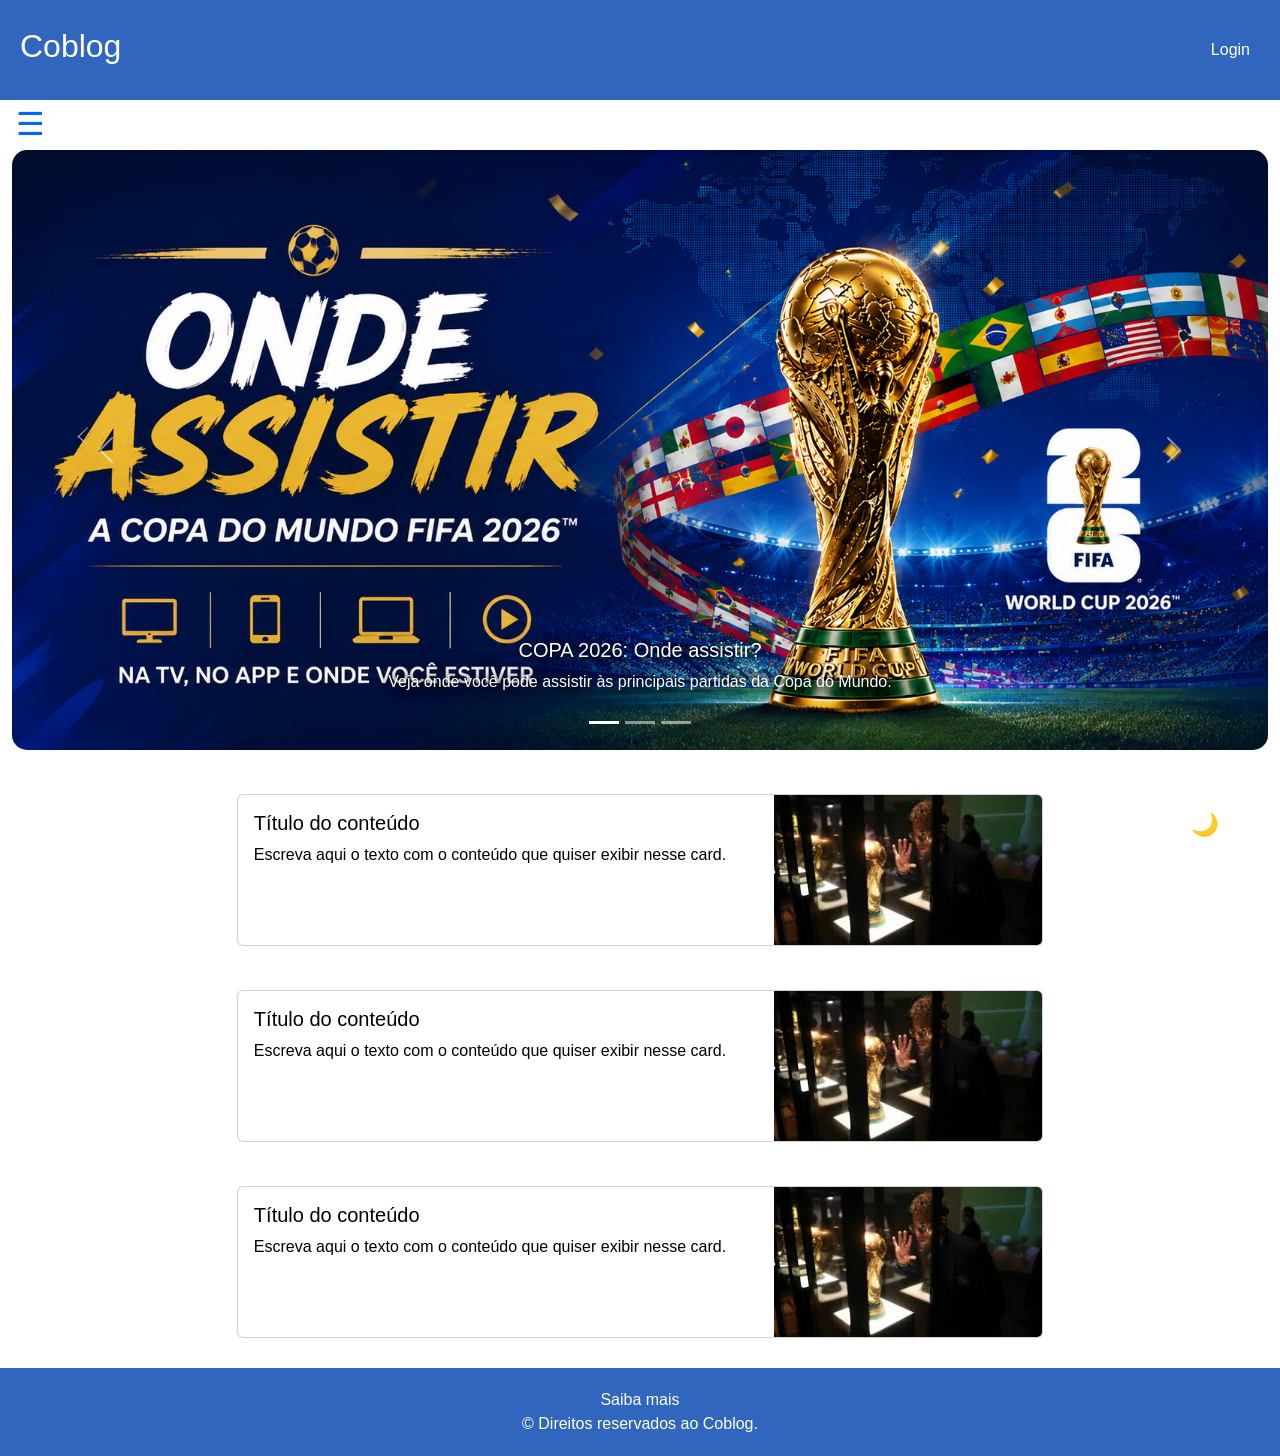
==== index.html @ 2a92653b "Padronização de Header & Footer" ====
<!DOCTYPE html>
<html lang="pt-br">

<head>
    <meta charset="UTF-8">
    <meta name="viewport" content="width=device-width, initial-scale=1.0">
    <title>Coblog - Tudo sobre a Copa!</title>
    <link href="https://cdn.jsdelivr.net/npm/bootstrap@5.3.8/dist/css/bootstrap.min.css" rel="stylesheet"
        integrity="sha384-sRIl4kxILFvY47J16cr9ZwB07vP4J8+LH7qKQnuqkuIAvNWLzeN8tE5YBujZqJLB" crossorigin="anonymous">
    <link href="css/style.css" rel="stylesheet">
    <link rel="icon" type="image/webp" href="imagens/bola-de-futebol.webp">
</head>

<body>
    <!-- Links para ajudar na importação dos arquivos
        https://pt.stackoverflow.com/questions/12722/incluir-outro-arquivo-html-em-um-arquivo-html
        https://web.dev/articles/imports?hl=pt-br
        -->

    <input type="checkbox" id="lua" hidden>
    <label for="lua" class="dark-mode-btn">🌙</label>

    <div class="min-vh-100" style="position: relative;">
        <div class="container-fluid">
            <div class="row">
                <header class="header col-12">
                    <h2>Coblog</h2>
                    <nav id="nav" style="gap: 15px; padding-right: 10px;" class="d-flex justify-content-between">
                    </nav>
                </header>
            </div>
        </div>

        <div class="container-fluid">
            <div class="row">
                <div class="col-2">
                    <sidebar id="sidebar">
                        <input type="checkbox" id="menu-toggle" hidden>
                        <label for="menu-toggle" class="hamburguer" style="color: rgb(0, 102, 255)">☰</label>

                        <nav class="menu" style="color: white" ; id="menu-lateral">
                            <h4 style = "padding-top: 5px;" class="text-white menu-texto">Menu</h4>
                            <a href="pages/edicoesAnteriores.html" class="nav-link text-white" target="_parent">Edições Anteriores</a>
                            <a href="pages/comunidade.html" class="nav-link text-white" target="_parent">Comunidade</a>
                            <a href="pages/login.html" id="perfil" class="nav-link text-white" target="_parent"><span class="menu-texto">Perfil</span></a>
                        </nav>
                    </sidebar>
                </div>

                <div class="col-12">
                    <main>
                        <div
                            style="display: flex; flex-direction: column; align-items: center; width: 100%; gap: 20px; padding-bottom: 30px; padding-top: 30px;">
                            <div id="carrossel" class="carousel slide" data-bs-ride="carousel">

                                <!-- as barrinhas de baixo q mostra qual é a ordem e quem ta sendo exibido -->
                                <div class="carousel-indicators">
                                    <button type="button" data-bs-target="#carrossel" data-bs-slide-to="0"
                                        class="active"></button>
                                    <button type="button" data-bs-target="#carrossel" data-bs-slide-to="1"></button>
                                    <button type="button" data-bs-target="#carrossel" data-bs-slide-to="2"></button>
                                </div>

                                <!-- os banners -->
                                <div class="carousel-inner">
                                    <div class="carousel-item active">
                                        <img src="imagens/banner1.jpg" class="d-block w-100" alt="Notícia 1">
                                        <div class="carousel-caption d-none d-md-block">
                                            <h5>COPA 2026: Onde assistir?</h5>
                                            <p>Veja onde você pode assistir às principais partidas da Copa do Mundo.</p>
                                        </div>
                                    </div>
                                    <div class="carousel-item">
                                        <img src="imagens/banner2.jpg" class="d-block w-100" alt="Notícia 2">
                                        <div class="carousel-caption d-none d-md-block">
                                            <h5>Copa do Mundo 2026</h5>
                                            <p>Confira as informações sobre esta edição da Copa do Mundo.</p>
                                        </div>
                                    </div>
                                    <div class="carousel-item">
                                        <img src="imagens/banner3.jpg" class="d-block w-100" alt="Notícia 3">
                                        <div class="carousel-caption d-none d-md-block">
                                            <h5>Seleção Brasileira</h5>
                                            <p>Confira as últimas notícias sobre a seleção brasileira de futebol.</p>
                                        </div>
                                    </div>
                                </div>

                                <!-- aq é as setinhas -->
                                <button class="carousel-control-prev" type="button" data-bs-target="#carrossel"
                                    data-bs-slide="prev">
                                    <span class="carousel-control-prev-icon"></span>
                                </button>
                                <button class="carousel-control-next" type="button" data-bs-target="#carrossel"
                                    data-bs-slide="next">
                                    <span class="carousel-control-next-icon"></span>
                                </button>
                            </div>

                            <div class="card d-flex flex-row justify-content-center mt-4" style=" margin: 0 auto;">
                                <div class="card-body col-4">
                                    <h5 class="card-title">Título do conteúdo</h5>
                                    <p class="card-text"> Escreva aqui o texto com o conteúdo que quiser exibir nesse
                                        card.</p>
                                </div>
                                <div class="col-4">
                                    <img src="imagens/copa 2026.jpg" class="img-fluid h-100 col 4"
                                        style="object-fit: cover; border-radius: 0 5px 5px 0;">
                                </div>
                            </div>


                            <div class="card d-flex flex-row mt-4" style="margin: 0 auto;">
                                <div class="card-body col-8">
                                    <h5 class="card-title">Título do conteúdo</h5>
                                    <p class="card-text">Escreva aqui o texto com o conteúdo que quiser exibir nesse
                                        card.</p>
                                </div>
                                <div class="col-4">
                                    <img src="imagens/copa 2026.jpg" class="img-fluid h-100"
                                        style="object-fit: cover; border-radius: 0 5px 5px 0;">
                                </div>
                            </div>



                            <div class="card d-flex flex-row mt-4" style="margin: 0 auto;">
                                <div class="card-body col-8">
                                    <h5 class="card-title">Título do conteúdo</h5>
                                    <p class="card-text">Escreva aqui o texto com o conteúdo que quiser exibir nesse
                                        card.</p>
                                </div>
                                <div class="col-4">
                                    <img src="imagens/copa 2026.jpg" class="img-fluid h-100"
                                        style="object-fit: cover; border-radius: 0 5px 5px 0;">
                                </div>
                            </div>
                        </div>

                    </main>
                </div>
            </div>
        </div>

        <div class="container-fluid">
            <div class="row">
                <footer class="col-12">
                    <p style="color: white; text-align: center; margin: 0; padding: 10px 0;">
                        <a href="pages/saibaMais.html" class="nav-link text-white">Saiba mais</a>
                        &copy; Direitos reservados ao Coblog.
                    </p>
                </footer>
            </div>
        </div>

    </div>

    <div class="overlay" id="overlay"></div>

    <script src="scripts/scripts.js"></script>
    <script src="https://cdn.jsdelivr.net/npm/bootstrap@5.3.8/dist/js/bootstrap.bundle.min.js"></script>


</body>

</html>
---- css/style.css ----
:root {
  --bg-main: white;
  --font-color: black;
  --bg-header: #3066BE;
  --bg-aside: #092653;
}

body.dark-theme {
  --bg-main: #1a1a2e;
  --font-color: white;
  --bg-header: #231651;
  --bg-aside: #283845;
}

body {
  height: 100%;
  margin: 0;
  padding: 0;
  font-family: Arial, Helvetica, sans-serif;
  background: var(--bg-main);
  display: grid;
  flex-direction: column;
  min-height: 100vh;
}

.header {
  display: flex;
  flex-direction: row;
  justify-content: space-between;
  align-items: center;
  color: white;
  background-color: var(--bg-header);
  height: 100px;
  padding: 20px;
  z-index: 999;
}

.menu {
  position: absolute;
  top: 100px;
  left: -200px;
  width: 200px;
  bottom: 0;
  background: var(--bg-aside);
  color: white;
  display: flex;
  flex-direction: column;
  padding: 2rem;
  padding-top: 4rem;
  z-index: 999;
  gap: 1rem;
  transition: left 0.3s ease;
}

footer {
  display: flex;
  margin-top: auto;
  align-items: center;
  justify-content: center;
  width: 100%;
  padding: 10px 0;
  background-color: var(--bg-header) !important;
}

main {
  flex: 1;
  display: flex;
  justify-content: center;
  padding-top: 20px;
  background: var(--bg-main);
  color: var(--font-color);
}

.hamburguer {
  top: 100px;
  font-size: 2rem;
  cursor: pointer;
  position: absolute;
  left: 1rem;
  z-index: 1000;
}

sidebar {
  overflow: visible;
}

#menu-toggle:checked~.menu {
  left: 0;
}

a {
  color: rgb(255, 255, 255);
  text-decoration: none;
}

.dark-mode-btn {
  display: flex;
  position: fixed;
  bottom: 50px;
  right: 50px;
  width: 50px;
  height: 50px;
  font-size: 1.4rem;
  cursor: pointer;
  z-index: 1100;
  user-select: none;
  border-radius: 50%;
  justify-content: center;
  align-items: center;
  background-color: var(--bg-main);
  transition: all 0.8s ease;
}

.dark-mode-btn:hover {
  background-color: var(--bg-main);
  box-shadow: 0px 0px 10px rgba(0, 0, 0, 0.5);
  transition: 0.8s;
  
}

.overlay {
  display: none;
  position: fixed;
  top: 0;
  left: 0;
  width: 100%;
  height: 100%;
  background: rgba(0, 0, 0, 0.555);
  z-index: 998;
  /* Para dar uma certa prioridade sobre o main */
}

.overlay.ativo {
  display: block;
}

.carousel {
  width: 100%;
  overflow: hidden;
  border-radius: 15px;

}

.carousel-item img {
  width: 100%;
  height: 600px;
  object-fit: cover;
}

.carousel-caption h5,
.carousel-caption p {
  text-shadow: 2px 2px 8px rgba(0, 0, 0, 1), 0px 0px 15px rgba(0, 0, 0, 1);
}

.card {
  background-color: var(--bg-main) !important;
  color: var(--font-color) !important;
}
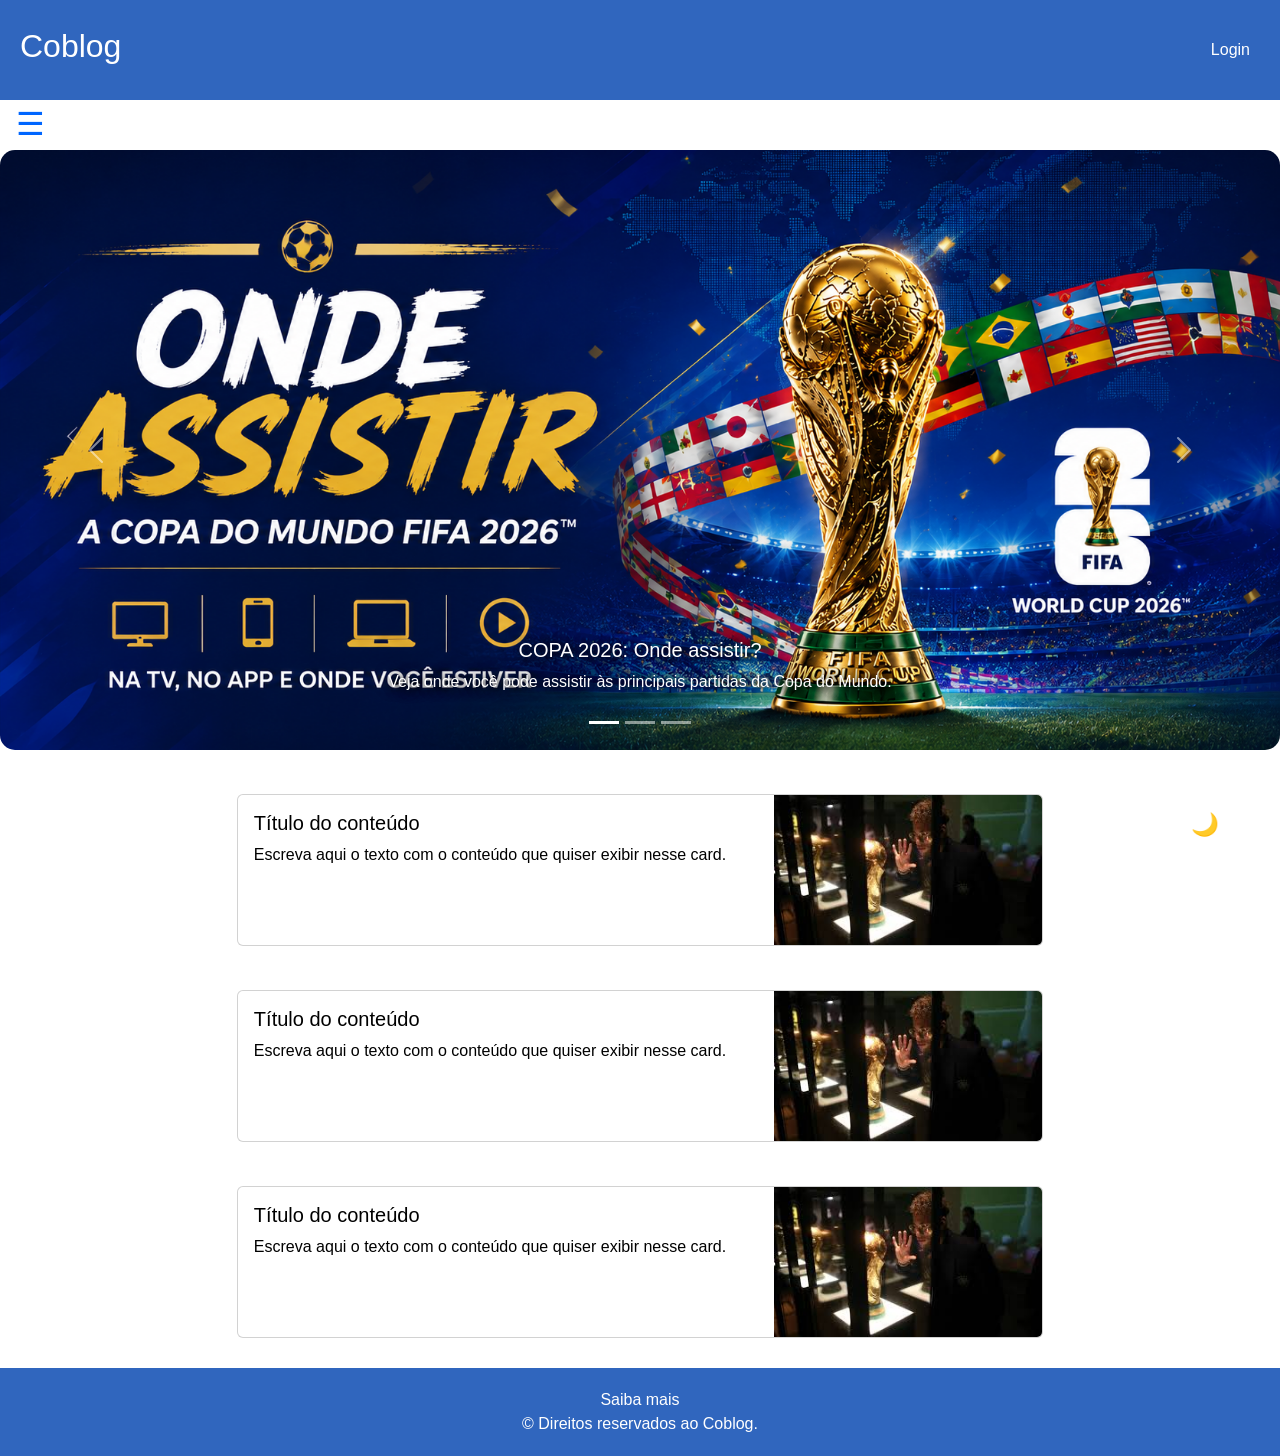
==== commit 5552f9cf: "talvez fiz merda mas fz oq ne" ====
--- a/index.html
+++ b/index.html
@@ -20,140 +20,127 @@
     <input type="checkbox" id="lua" hidden>
     <label for="lua" class="dark-mode-btn">🌙</label>
 
-    <div class="min-vh-100" style="position: relative;">
-        <div class="container-fluid">
-            <div class="row">
-                <header class="header col-12">
-                    <h2>Coblog</h2>
-                    <nav id="nav" style="gap: 15px; padding-right: 10px;" class="d-flex justify-content-between">
-                    </nav>
-                </header>
-            </div>
-        </div>
 
-        <div class="container-fluid">
-            <div class="row">
-                <div class="col-2">
-                    <sidebar id="sidebar">
-                        <input type="checkbox" id="menu-toggle" hidden>
-                        <label for="menu-toggle" class="hamburguer" style="color: rgb(0, 102, 255)">☰</label>
 
-                        <nav class="menu" style="color: white" ; id="menu-lateral">
-                            <h4 style = "padding-top: 5px;" class="text-white menu-texto">Menu</h4>
-                            <a href="pages/edicoesAnteriores.html" class="nav-link text-white" target="_parent">Edições Anteriores</a>
-                            <a href="pages/comunidade.html" class="nav-link text-white" target="_parent">Comunidade</a>
-                            <a href="pages/login.html" id="perfil" class="nav-link text-white" target="_parent"><span class="menu-texto">Perfil</span></a>
-                        </nav>
-                    </sidebar>
+    <header class="header col-12">
+        <h2>Coblog</h2>
+        <nav id="nav" style="gap: 15px; padding-right: 10px;" class="d-flex justify-content-between">
+        </nav>
+    </header>
+
+
+    <sidebar id="sidebar">
+        <input type="checkbox" id="menu-toggle" hidden>
+        <label for="menu-toggle" class="hamburguer" style="color: rgb(0, 102, 255)">☰</label>
+
+        <nav class="menu" style="color: white" ; id="menu-lateral">
+            <h4 style="padding-top: 5px;" class="text-white menu-texto">Menu</h4>
+            <a href="pages/edicoesAnteriores.html" class="nav-link text-white" target="_parent">Edições
+                Anteriores</a>
+            <a href="pages/comunidade.html" class="nav-link text-white" target="_parent">Comunidade</a>
+            <a href="pages/saibaMais.html" class="nav-link text-white" target="_parent">Saiba Mais</a>
+        </nav>
+    </sidebar>
+
+    <div class="col-12">
+        <main>
+            <div
+                style="display: flex; flex-direction: column; align-items: center; width: 100%; gap: 20px; padding-bottom: 30px; padding-top: 30px;">
+                <div id="carrossel" class="carousel slide" data-bs-ride="carousel">
+
+                    <!-- as barrinhas de baixo q mostra qual é a ordem e quem ta sendo exibido -->
+                    <div class="carousel-indicators">
+                        <button type="button" data-bs-target="#carrossel" data-bs-slide-to="0" class="active"></button>
+                        <button type="button" data-bs-target="#carrossel" data-bs-slide-to="1"></button>
+                        <button type="button" data-bs-target="#carrossel" data-bs-slide-to="2"></button>
+                    </div>
+
+                    <!-- os banners -->
+                    <div class="carousel-inner">
+                        <div class="carousel-item active">
+                            <img src="imagens/banner1.jpg" class="d-block w-100" alt="Notícia 1">
+                            <div class="carousel-caption d-none d-md-block">
+                                <h5>COPA 2026: Onde assistir?</h5>
+                                <p>Veja onde você pode assistir às principais partidas da Copa do Mundo.</p>
+                            </div>
+                        </div>
+                        <div class="carousel-item">
+                            <img src="imagens/banner2.jpg" class="d-block w-100" alt="Notícia 2">
+                            <div class="carousel-caption d-none d-md-block">
+                                <h5>Copa do Mundo 2026</h5>
+                                <p>Confira as informações sobre esta edição da Copa do Mundo.</p>
+                            </div>
+                        </div>
+                        <div class="carousel-item">
+                            <img src="imagens/banner3.jpg" class="d-block w-100" alt="Notícia 3">
+                            <div class="carousel-caption d-none d-md-block">
+                                <h5>Seleção Brasileira</h5>
+                                <p>Confira as últimas notícias sobre a seleção brasileira de futebol.</p>
+                            </div>
+                        </div>
+                    </div>
+
+                    <!-- aq é as setinhas -->
+                    <button class="carousel-control-prev" type="button" data-bs-target="#carrossel"
+                        data-bs-slide="prev">
+                        <span class="carousel-control-prev-icon"></span>
+                    </button>
+                    <button class="carousel-control-next" type="button" data-bs-target="#carrossel"
+                        data-bs-slide="next">
+                        <span class="carousel-control-next-icon"></span>
+                    </button>
                 </div>
 
-                <div class="col-12">
-                    <main>
-                        <div
-                            style="display: flex; flex-direction: column; align-items: center; width: 100%; gap: 20px; padding-bottom: 30px; padding-top: 30px;">
-                            <div id="carrossel" class="carousel slide" data-bs-ride="carousel">
-
-                                <!-- as barrinhas de baixo q mostra qual é a ordem e quem ta sendo exibido -->
-                                <div class="carousel-indicators">
-                                    <button type="button" data-bs-target="#carrossel" data-bs-slide-to="0"
-                                        class="active"></button>
-                                    <button type="button" data-bs-target="#carrossel" data-bs-slide-to="1"></button>
-                                    <button type="button" data-bs-target="#carrossel" data-bs-slide-to="2"></button>
-                                </div>
-
-                                <!-- os banners -->
-                                <div class="carousel-inner">
-                                    <div class="carousel-item active">
-                                        <img src="imagens/banner1.jpg" class="d-block w-100" alt="Notícia 1">
-                                        <div class="carousel-caption d-none d-md-block">
-                                            <h5>COPA 2026: Onde assistir?</h5>
-                                            <p>Veja onde você pode assistir às principais partidas da Copa do Mundo.</p>
-                                        </div>
-                                    </div>
-                                    <div class="carousel-item">
-                                        <img src="imagens/banner2.jpg" class="d-block w-100" alt="Notícia 2">
-                                        <div class="carousel-caption d-none d-md-block">
-                                            <h5>Copa do Mundo 2026</h5>
-                                            <p>Confira as informações sobre esta edição da Copa do Mundo.</p>
-                                        </div>
-                                    </div>
-                                    <div class="carousel-item">
-                                        <img src="imagens/banner3.jpg" class="d-block w-100" alt="Notícia 3">
-                                        <div class="carousel-caption d-none d-md-block">
-                                            <h5>Seleção Brasileira</h5>
-                                            <p>Confira as últimas notícias sobre a seleção brasileira de futebol.</p>
-                                        </div>
-                                    </div>
-                                </div>
-
-                                <!-- aq é as setinhas -->
-                                <button class="carousel-control-prev" type="button" data-bs-target="#carrossel"
-                                    data-bs-slide="prev">
-                                    <span class="carousel-control-prev-icon"></span>
-                                </button>
-                                <button class="carousel-control-next" type="button" data-bs-target="#carrossel"
-                                    data-bs-slide="next">
-                                    <span class="carousel-control-next-icon"></span>
-                                </button>
-                            </div>
-
-                            <div class="card d-flex flex-row justify-content-center mt-4" style=" margin: 0 auto;">
-                                <div class="card-body col-4">
-                                    <h5 class="card-title">Título do conteúdo</h5>
-                                    <p class="card-text"> Escreva aqui o texto com o conteúdo que quiser exibir nesse
-                                        card.</p>
-                                </div>
-                                <div class="col-4">
-                                    <img src="imagens/copa 2026.jpg" class="img-fluid h-100 col 4"
-                                        style="object-fit: cover; border-radius: 0 5px 5px 0;">
-                                </div>
-                            </div>
+                <div class="card d-flex flex-row justify-content-center mt-4" style=" margin: 0 auto;">
+                    <div class="card-body col-4">
+                        <h5 class="card-title">Título do conteúdo</h5>
+                        <p class="card-text"> Escreva aqui o texto com o conteúdo que quiser exibir nesse
+                            card.</p>
+                    </div>
+                    <div class="col-4">
+                        <img src="imagens/copa 2026.jpg" class="img-fluid h-100 col 4"
+                            style="object-fit: cover; border-radius: 0 5px 5px 0;">
+                    </div>
+                </div>
 
 
-                            <div class="card d-flex flex-row mt-4" style="margin: 0 auto;">
-                                <div class="card-body col-8">
-                                    <h5 class="card-title">Título do conteúdo</h5>
-                                    <p class="card-text">Escreva aqui o texto com o conteúdo que quiser exibir nesse
-                                        card.</p>
-                                </div>
-                                <div class="col-4">
-                                    <img src="imagens/copa 2026.jpg" class="img-fluid h-100"
-                                        style="object-fit: cover; border-radius: 0 5px 5px 0;">
-                                </div>
-                            </div>
+                <div class="card d-flex flex-row mt-4" style="margin: 0 auto;">
+                    <div class="card-body col-8">
+                        <h5 class="card-title">Título do conteúdo</h5>
+                        <p class="card-text">Escreva aqui o texto com o conteúdo que quiser exibir nesse
+                            card.</p>
+                    </div>
+                    <div class="col-4">
+                        <img src="imagens/copa 2026.jpg" class="img-fluid h-100"
+                            style="object-fit: cover; border-radius: 0 5px 5px 0;">
+                    </div>
+                </div>
 
 
 
-                            <div class="card d-flex flex-row mt-4" style="margin: 0 auto;">
-                                <div class="card-body col-8">
-                                    <h5 class="card-title">Título do conteúdo</h5>
-                                    <p class="card-text">Escreva aqui o texto com o conteúdo que quiser exibir nesse
-                                        card.</p>
-                                </div>
-                                <div class="col-4">
-                                    <img src="imagens/copa 2026.jpg" class="img-fluid h-100"
-                                        style="object-fit: cover; border-radius: 0 5px 5px 0;">
-                                </div>
-                            </div>
-                        </div>
-
-                    </main>
+                <div class="card d-flex flex-row mt-4" style="margin: 0 auto;">
+                    <div class="card-body col-8">
+                        <h5 class="card-title">Título do conteúdo</h5>
+                        <p class="card-text">Escreva aqui o texto com o conteúdo que quiser exibir nesse
+                            card.</p>
+                    </div>
+                    <div class="col-4">
+                        <img src="imagens/copa 2026.jpg" class="img-fluid h-100"
+                            style="object-fit: cover; border-radius: 0 5px 5px 0;">
+                    </div>
                 </div>
             </div>
-        </div>
+        </main>
+    </div>
 
-        <div class="container-fluid">
-            <div class="row">
-                <footer class="col-12">
-                    <p style="color: white; text-align: center; margin: 0; padding: 10px 0;">
-                        <a href="pages/saibaMais.html" class="nav-link text-white">Saiba mais</a>
-                        &copy; Direitos reservados ao Coblog.
-                    </p>
-                </footer>
-            </div>
-        </div>
 
-    </div>
+    <footer class="col-12">
+        <p style="color: white; text-align: center; margin: 0; padding: 10px 0;">
+            <a href="pages/saibaMais.html" class="nav-link text-white">Saiba mais</a>
+            &copy; Direitos reservados ao Coblog.
+        </p>
+    </footer>
+
 
     <div class="overlay" id="overlay"></div>
 
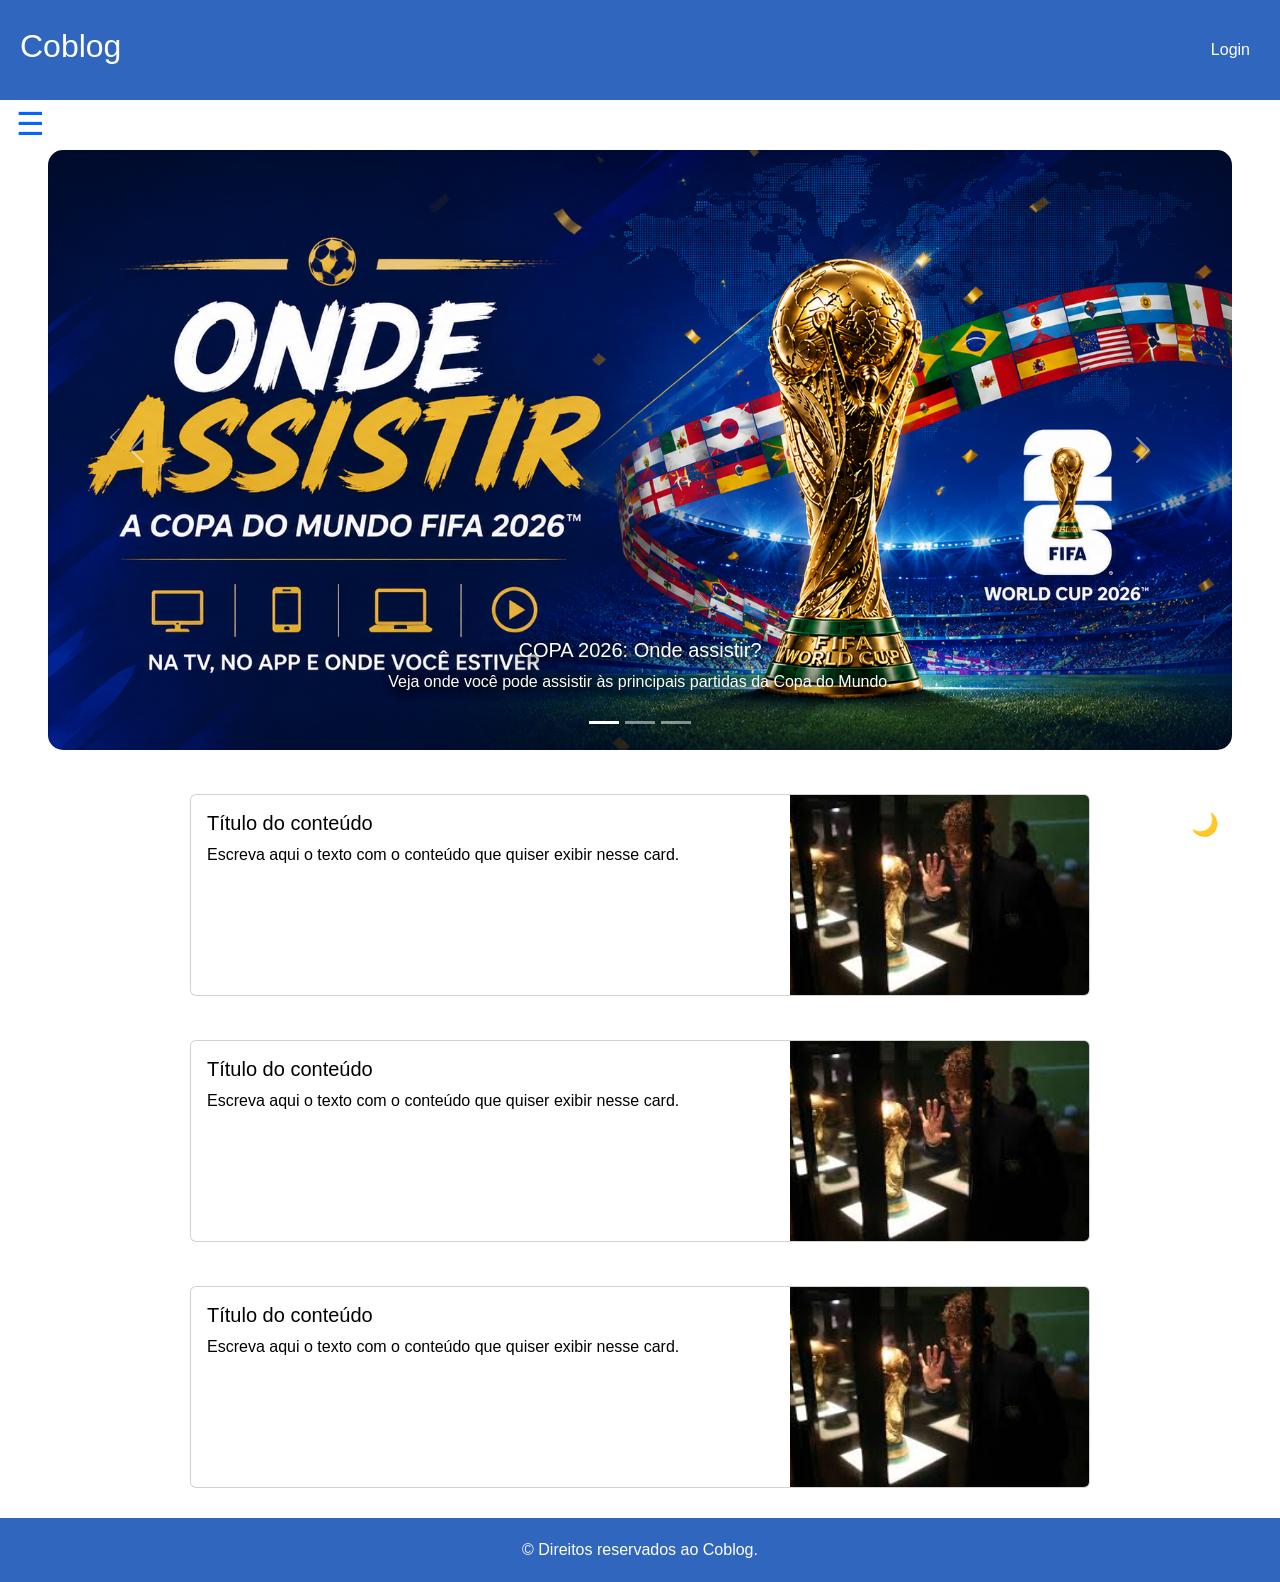
==== commit 24b91b08: "Arrumando a responsividade e o sidebar" ====
--- a/index.html
+++ b/index.html
@@ -5,22 +5,15 @@
     <meta charset="UTF-8">
     <meta name="viewport" content="width=device-width, initial-scale=1.0">
     <title>Coblog - Tudo sobre a Copa!</title>
-    <link href="https://cdn.jsdelivr.net/npm/bootstrap@5.3.8/dist/css/bootstrap.min.css" rel="stylesheet"
-        integrity="sha384-sRIl4kxILFvY47J16cr9ZwB07vP4J8+LH7qKQnuqkuIAvNWLzeN8tE5YBujZqJLB" crossorigin="anonymous">
+    <link href="https://cdn.jsdelivr.net/npm/bootstrap@5.3.3/dist/css/bootstrap.min.css" rel="stylesheet">
     <link href="css/style.css" rel="stylesheet">
     <link rel="icon" type="image/webp" href="imagens/bola-de-futebol.webp">
 </head>
 
 <body>
-    <!-- Links para ajudar na importação dos arquivos
-        https://pt.stackoverflow.com/questions/12722/incluir-outro-arquivo-html-em-um-arquivo-html
-        https://web.dev/articles/imports?hl=pt-br
-        -->
 
     <input type="checkbox" id="lua" hidden>
     <label for="lua" class="dark-mode-btn">🌙</label>
-
-
 
     <header class="header col-12">
         <h2>Coblog</h2>
@@ -28,34 +21,30 @@
         </nav>
     </header>
 
-
-    <sidebar id="sidebar">
+    <aside id="sidebar">
         <input type="checkbox" id="menu-toggle" hidden>
         <label for="menu-toggle" class="hamburguer" style="color: rgb(0, 102, 255)">☰</label>
 
-        <nav class="menu" style="color: white" ; id="menu-lateral">
-            <h4 style="padding-top: 5px;" class="text-white menu-texto">Menu</h4>
-            <a href="pages/edicoesAnteriores.html" class="nav-link text-white" target="_parent">Edições
-                Anteriores</a>
-            <a href="pages/comunidade.html" class="nav-link text-white" target="_parent">Comunidade</a>
-            <a href="pages/saibaMais.html" class="nav-link text-white" target="_parent">Saiba Mais</a>
+        <nav class="menu" style="color: white;" id="menu-lateral">
+            <h4 class="text-white border-bottom pb-2 mb-3 menu-texto fs-5 fw-bold">Menu</h4>
+            <div class="d-flex flex-column gap-1">
+                <a href="pages/edicoesAnteriores.html" class="sidebar-link" target="_parent">Edições da Copa 🏆</a>
+                <a href="pages/comunidade.html" class="sidebar-link" target="_parent">Comunidade 👥</a>
+            </div>
         </nav>
-    </sidebar>
+    </aside>
 
-    <div class="col-12">
+    <div class="container-fluid px-3 px-md-5">
         <main>
-            <div
-                style="display: flex; flex-direction: column; align-items: center; width: 100%; gap: 20px; padding-bottom: 30px; padding-top: 30px;">
-                <div id="carrossel" class="carousel slide" data-bs-ride="carousel">
-
-                    <!-- as barrinhas de baixo q mostra qual é a ordem e quem ta sendo exibido -->
+            <div style="display: flex; flex-direction: column; align-items: center; width: 100%; gap: 20px; padding-bottom: 30px; padding-top: 30px;">
+                
+                <div id="carrossel" class="carousel slide w-100" data-bs-ride="carousel">
                     <div class="carousel-indicators">
                         <button type="button" data-bs-target="#carrossel" data-bs-slide-to="0" class="active"></button>
                         <button type="button" data-bs-target="#carrossel" data-bs-slide-to="1"></button>
                         <button type="button" data-bs-target="#carrossel" data-bs-slide-to="2"></button>
                     </div>
 
-                    <!-- os banners -->
                     <div class="carousel-inner">
                         <div class="carousel-item active">
                             <img src="imagens/banner1.jpg" class="d-block w-100" alt="Notícia 1">
@@ -80,73 +69,59 @@
                         </div>
                     </div>
 
-                    <!-- aq é as setinhas -->
-                    <button class="carousel-control-prev" type="button" data-bs-target="#carrossel"
-                        data-bs-slide="prev">
+                    <button class="carousel-control-prev" type="button" data-bs-target="#carrossel" data-bs-slide="prev">
                         <span class="carousel-control-prev-icon"></span>
                     </button>
-                    <button class="carousel-control-next" type="button" data-bs-target="#carrossel"
-                        data-bs-slide="next">
+                    <button class="carousel-control-next" type="button" data-bs-target="#carrossel" data-bs-slide="next">
                         <span class="carousel-control-next-icon"></span>
                     </button>
                 </div>
 
-                <div class="card d-flex flex-row justify-content-center mt-4" style=" margin: 0 auto;">
-                    <div class="card-body col-4">
+
+                <div class="card d-flex flex-column flex-md-row mt-4 w-100" style="margin: 0 auto; max-width: 900px; overflow: hidden;">
+                    <div class="card-body col-12 col-md-8">
                         <h5 class="card-title">Título do conteúdo</h5>
-                        <p class="card-text"> Escreva aqui o texto com o conteúdo que quiser exibir nesse
-                            card.</p>
+                        <p class="card-text">Escreva aqui o texto com o conteúdo que quiser exibir nesse card.</p>
                     </div>
-                    <div class="col-4">
-                        <img src="imagens/copa 2026.jpg" class="img-fluid h-100 col 4"
-                            style="object-fit: cover; border-radius: 0 5px 5px 0;">
+                    <div class="col-12 col-md-4">
+                        <img src="imagens/copa 2026.jpg" class="img-fluid w-100" style="object-fit: cover; min-height: 200px; height: 100%;">
                     </div>
                 </div>
 
-
-                <div class="card d-flex flex-row mt-4" style="margin: 0 auto;">
-                    <div class="card-body col-8">
+                <div class="card d-flex flex-column flex-md-row mt-4 w-100" style="margin: 0 auto; max-width: 900px; overflow: hidden;">
+                    <div class="card-body col-12 col-md-8">
                         <h5 class="card-title">Título do conteúdo</h5>
-                        <p class="card-text">Escreva aqui o texto com o conteúdo que quiser exibir nesse
-                            card.</p>
+                        <p class="card-text">Escreva aqui o texto com o conteúdo que quiser exibir nesse card.</p>
                     </div>
-                    <div class="col-4">
-                        <img src="imagens/copa 2026.jpg" class="img-fluid h-100"
-                            style="object-fit: cover; border-radius: 0 5px 5px 0;">
+                    <div class="col-12 col-md-4">
+                        <img src="imagens/copa 2026.jpg" class="img-fluid w-100" style="object-fit: cover; min-height: 200px; height: 100%;">
                     </div>
                 </div>
 
-
-
-                <div class="card d-flex flex-row mt-4" style="margin: 0 auto;">
-                    <div class="card-body col-8">
+                <div class="card d-flex flex-column flex-md-row mt-4 w-100" style="margin: 0 auto; max-width: 900px; overflow: hidden;">
+                    <div class="card-body col-12 col-md-8">
                         <h5 class="card-title">Título do conteúdo</h5>
-                        <p class="card-text">Escreva aqui o texto com o conteúdo que quiser exibir nesse
-                            card.</p>
+                        <p class="card-text">Escreva aqui o texto com o conteúdo que quiser exibir nesse card.</p>
                     </div>
-                    <div class="col-4">
-                        <img src="imagens/copa 2026.jpg" class="img-fluid h-100"
-                            style="object-fit: cover; border-radius: 0 5px 5px 0;">
+                    <div class="col-12 col-md-4">
+                        <img src="imagens/copa 2026.jpg" class="img-fluid w-100" style="object-fit: cover; min-height: 200px; height: 100%;">
                     </div>
                 </div>
+
             </div>
         </main>
     </div>
 
-
     <footer class="col-12">
         <p style="color: white; text-align: center; margin: 0; padding: 10px 0;">
-            <a href="pages/saibaMais.html" class="nav-link text-white">Saiba mais</a>
             &copy; Direitos reservados ao Coblog.
         </p>
     </footer>
 
-
     <div class="overlay" id="overlay"></div>
 
     <script src="scripts/scripts.js"></script>
-    <script src="https://cdn.jsdelivr.net/npm/bootstrap@5.3.8/dist/js/bootstrap.bundle.min.js"></script>
-
+    <script src="https://cdn.jsdelivr.net/npm/bootstrap@5.3.3/dist/js/bootstrap.bundle.min.js"></script>
 
 </body>
 
--- a/css/style.css
+++ b/css/style.css
@@ -9,10 +9,11 @@
   --bg-main: #1a1a2e;
   --font-color: white;
   --bg-header: #231651;
-  --bg-aside: #283845;
+  --bg-aside: #121438;
 }
 
 body {
+  position: relative;
   height: 100%;
   margin: 0;
   padding: 0;
@@ -36,12 +37,14 @@
 }
 
 .menu {
-  position: absolute;
+  position: absolute; 
   top: 100px;
-  left: -200px;
-  width: 200px;
-  bottom: 0;
+  left: -240px;
+  width: 240px;
+  min-height: calc(100vh - 100px); 
+  height: calc(100% - 100px);
   background: var(--bg-aside);
+  border-radius: 0 15px 15px 0;
   color: white;
   display: flex;
   flex-direction: column;
@@ -50,6 +53,23 @@
   z-index: 999;
   gap: 1rem;
   transition: left 0.3s ease;
+}
+
+.sidebar-link {
+  display: block;
+  color: rgba(255, 255, 255, 0.85) !important; 
+  text-decoration: none;
+  padding: 10px 12px;
+  border-radius: 6px; 
+  font-size: 0.95rem;
+  transition: all 0.2s ease;
+}
+
+
+.sidebar-link:hover {
+  color: #ffffff !important;
+  background-color: rgba(255, 255, 255, 0.15);
+  padding-left: 18px; 
 }
 
 footer {
@@ -80,7 +100,7 @@
   z-index: 1000;
 }
 
-sidebar {
+#sidebar {
   overflow: visible;
 }
 
@@ -155,4 +175,15 @@
 .card {
   background-color: var(--bg-main) !important;
   color: var(--font-color) !important;
-}+}
+
+
+
+
+
+
+
+
+
+
+
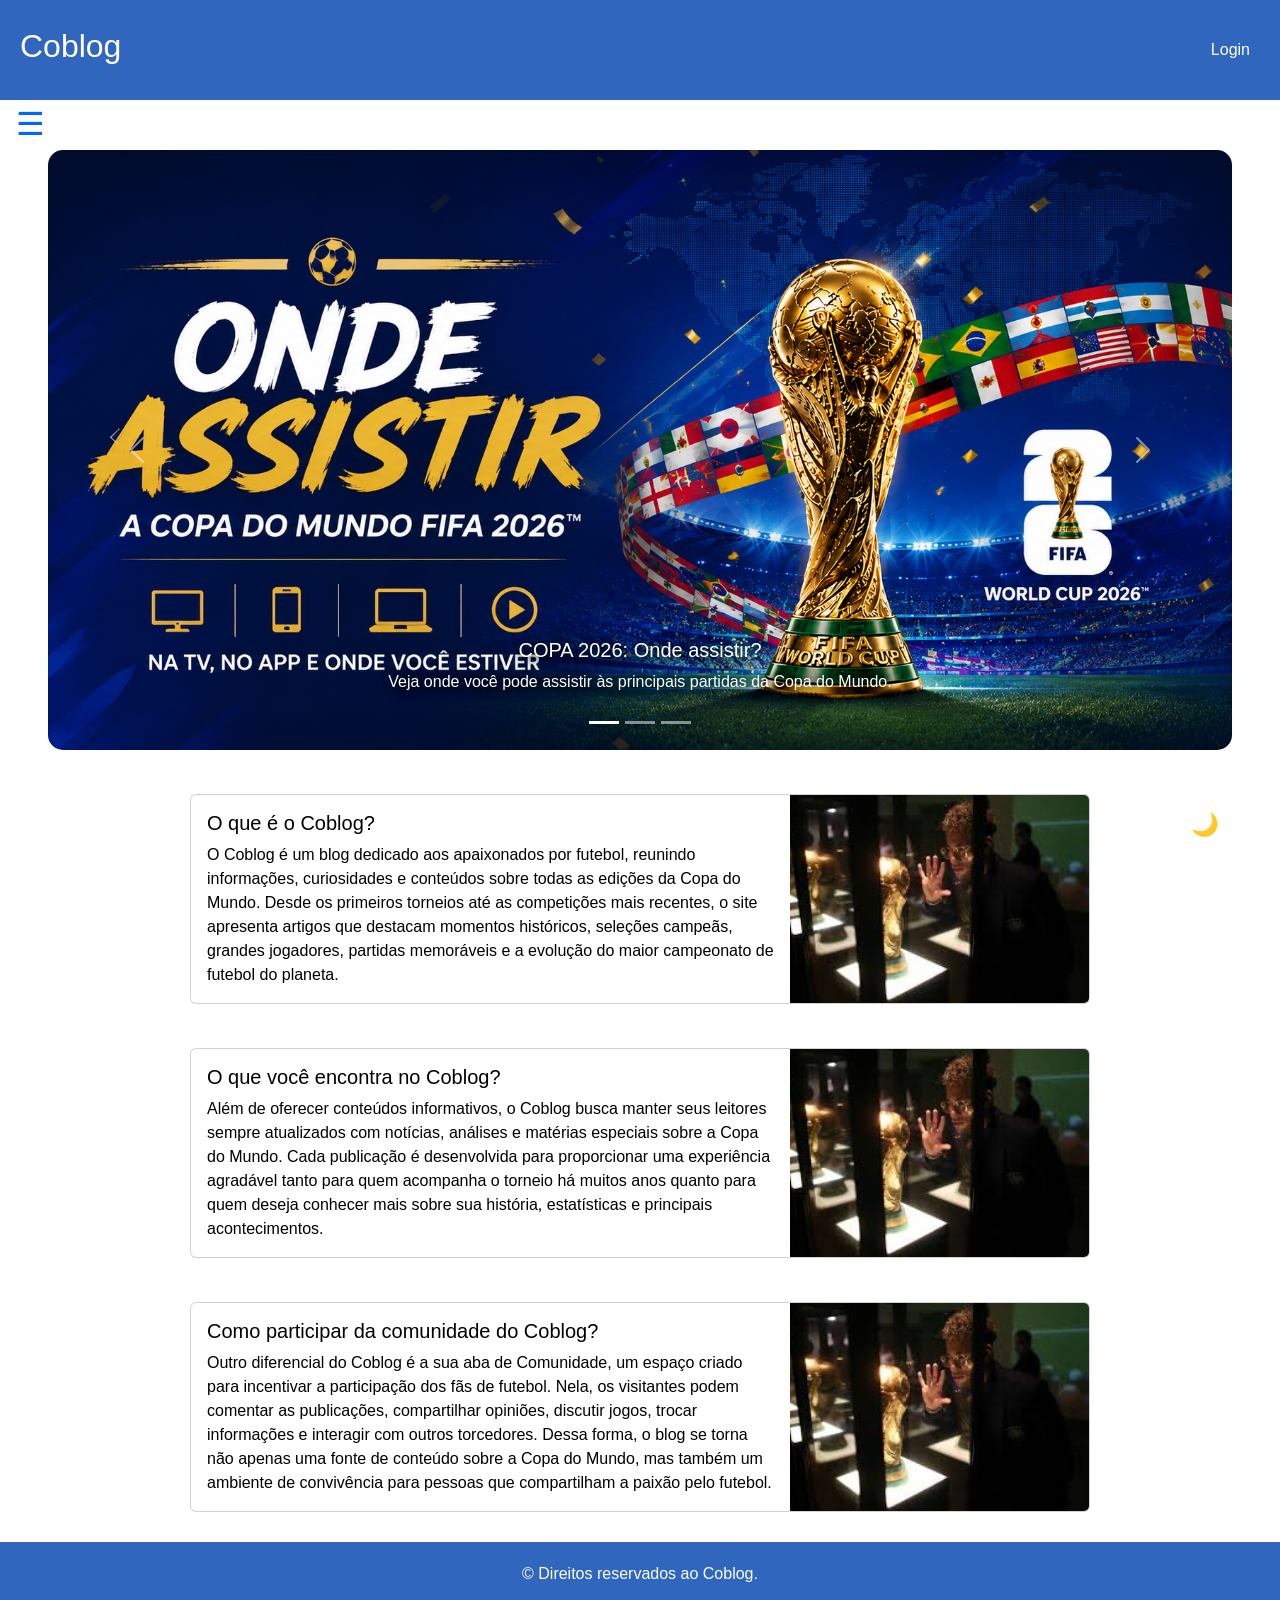
==== commit d55ab433: "Textos da Página Inicial" ====
--- a/index.html
+++ b/index.html
@@ -36,8 +36,9 @@
 
     <div class="container-fluid px-3 px-md-5">
         <main>
-            <div style="display: flex; flex-direction: column; align-items: center; width: 100%; gap: 20px; padding-bottom: 30px; padding-top: 30px;">
-                
+            <div
+                style="display: flex; flex-direction: column; align-items: center; width: 100%; gap: 20px; padding-bottom: 30px; padding-top: 30px;">
+
                 <div id="carrossel" class="carousel slide w-100" data-bs-ride="carousel">
                     <div class="carousel-indicators">
                         <button type="button" data-bs-target="#carrossel" data-bs-slide-to="0" class="active"></button>
@@ -46,65 +47,108 @@
                     </div>
 
                     <div class="carousel-inner">
+
                         <div class="carousel-item active">
-                            <img src="imagens/banner1.jpg" class="d-block w-100" alt="Notícia 1">
+                            <picture>
+                                <!-- Computador -->
+                                <source media="(min-width: 1024px)" srcset="imagens/banner1.jpg">
+
+                                <!-- Tablet -->
+                                <source media="(min-width: 768px)" srcset="imagens/banner4.jpeg">
+
+                                <!-- Celular -->
+                                <img src="imagens/banner7.jpeg" class="d-block w-100" alt="Notícia 1">
+                            </picture>
+
                             <div class="carousel-caption d-none d-md-block">
                                 <h5>COPA 2026: Onde assistir?</h5>
                                 <p>Veja onde você pode assistir às principais partidas da Copa do Mundo.</p>
                             </div>
                         </div>
+
                         <div class="carousel-item">
-                            <img src="imagens/banner2.jpg" class="d-block w-100" alt="Notícia 2">
+                            <picture>
+                                <!-- Computador -->
+                                <source media="(min-width: 1024px)" srcset="imagens/banner2.jpg">
+
+                                <!-- Tablet -->
+                                <source media="(min-width: 768px)" srcset="imagens/banner5.jpeg">
+
+                                <!-- Celular -->
+                                <img src="imagens/banner8.jpeg" class="d-block w-100" alt="Notícia 2">
+                            </picture>
+
                             <div class="carousel-caption d-none d-md-block">
                                 <h5>Copa do Mundo 2026</h5>
                                 <p>Confira as informações sobre esta edição da Copa do Mundo.</p>
                             </div>
                         </div>
+
                         <div class="carousel-item">
-                            <img src="imagens/banner3.jpg" class="d-block w-100" alt="Notícia 3">
+                            <picture>
+                                <!-- Computador -->
+                                <source media="(min-width: 1024px)" srcset="imagens/banner3.jpg">
+
+                                <!-- Tablet -->
+                                <source media="(min-width: 768px)" srcset="imagens/banner6.jpeg">
+
+                                <!-- Celular -->
+                                <img src="imagens/banner9.jpeg" class="d-block w-100" alt="Notícia 3">
+                            </picture>
+
                             <div class="carousel-caption d-none d-md-block">
                                 <h5>Seleção Brasileira</h5>
                                 <p>Confira as últimas notícias sobre a seleção brasileira de futebol.</p>
                             </div>
                         </div>
+
                     </div>
 
-                    <button class="carousel-control-prev" type="button" data-bs-target="#carrossel" data-bs-slide="prev">
+                    <button class="carousel-control-prev" type="button" data-bs-target="#carrossel"
+                        data-bs-slide="prev">
                         <span class="carousel-control-prev-icon"></span>
                     </button>
-                    <button class="carousel-control-next" type="button" data-bs-target="#carrossel" data-bs-slide="next">
+
+                    <button class="carousel-control-next" type="button" data-bs-target="#carrossel"
+                        data-bs-slide="next">
                         <span class="carousel-control-next-icon"></span>
                     </button>
                 </div>
 
 
-                <div class="card d-flex flex-column flex-md-row mt-4 w-100" style="margin: 0 auto; max-width: 900px; overflow: hidden;">
+                <div class="card d-flex flex-column flex-md-row mt-4 w-100"
+                    style="margin: 0 auto; max-width: 900px; overflow: hidden;">
                     <div class="card-body col-12 col-md-8">
-                        <h5 class="card-title">Título do conteúdo</h5>
-                        <p class="card-text">Escreva aqui o texto com o conteúdo que quiser exibir nesse card.</p>
+                        <h5 class="card-title">O que é o Coblog?</h5>
+                        <p class="card-text">O Coblog é um blog dedicado aos apaixonados por futebol, reunindo informações, curiosidades e conteúdos sobre todas as edições da Copa do Mundo. Desde os primeiros torneios até as competições mais recentes, o site apresenta artigos que destacam momentos históricos, seleções campeãs, grandes jogadores, partidas memoráveis e a evolução do maior campeonato de futebol do planeta.</p>
                     </div>
                     <div class="col-12 col-md-4">
-                        <img src="imagens/copa 2026.jpg" class="img-fluid w-100" style="object-fit: cover; min-height: 200px; height: 100%;">
+                        <img src="imagens/copa 2026.jpg" class="img-fluid w-100"
+                            style="object-fit: cover; min-height: 200px; height: 100%;">
                     </div>
                 </div>
 
-                <div class="card d-flex flex-column flex-md-row mt-4 w-100" style="margin: 0 auto; max-width: 900px; overflow: hidden;">
+                <div class="card d-flex flex-column flex-md-row mt-4 w-100"
+                    style="margin: 0 auto; max-width: 900px; overflow: hidden;">
                     <div class="card-body col-12 col-md-8">
-                        <h5 class="card-title">Título do conteúdo</h5>
-                        <p class="card-text">Escreva aqui o texto com o conteúdo que quiser exibir nesse card.</p>
+                        <h5 class="card-title">O que você encontra no Coblog?</h5>
+                        <p class="card-text">Além de oferecer conteúdos informativos, o Coblog busca manter seus leitores sempre atualizados com notícias, análises e matérias especiais sobre a Copa do Mundo. Cada publicação é desenvolvida para proporcionar uma experiência agradável tanto para quem acompanha o torneio há muitos anos quanto para quem deseja conhecer mais sobre sua história, estatísticas e principais acontecimentos.</p>
                     </div>
                     <div class="col-12 col-md-4">
-                        <img src="imagens/copa 2026.jpg" class="img-fluid w-100" style="object-fit: cover; min-height: 200px; height: 100%;">
+                        <img src="imagens/copa 2026.jpg" class="img-fluid w-100"
+                            style="object-fit: cover; min-height: 200px; height: 100%;">
                     </div>
                 </div>
 
-                <div class="card d-flex flex-column flex-md-row mt-4 w-100" style="margin: 0 auto; max-width: 900px; overflow: hidden;">
+                <div class="card d-flex flex-column flex-md-row mt-4 w-100"
+                    style="margin: 0 auto; max-width: 900px; overflow: hidden;">
                     <div class="card-body col-12 col-md-8">
-                        <h5 class="card-title">Título do conteúdo</h5>
-                        <p class="card-text">Escreva aqui o texto com o conteúdo que quiser exibir nesse card.</p>
+                        <h5 class="card-title">Como participar da comunidade do Coblog?</h5>
+                        <p class="card-text">Outro diferencial do Coblog é a sua aba de Comunidade, um espaço criado para incentivar a participação dos fãs de futebol. Nela, os visitantes podem comentar as publicações, compartilhar opiniões, discutir jogos, trocar informações e interagir com outros torcedores. Dessa forma, o blog se torna não apenas uma fonte de conteúdo sobre a Copa do Mundo, mas também um ambiente de convivência para pessoas que compartilham a paixão pelo futebol.</p>
                     </div>
                     <div class="col-12 col-md-4">
-                        <img src="imagens/copa 2026.jpg" class="img-fluid w-100" style="object-fit: cover; min-height: 200px; height: 100%;">
+                        <img src="imagens/copa 2026.jpg" class="img-fluid w-100"
+                            style="object-fit: cover; min-height: 200px; height: 100%;">
                     </div>
                 </div>
 
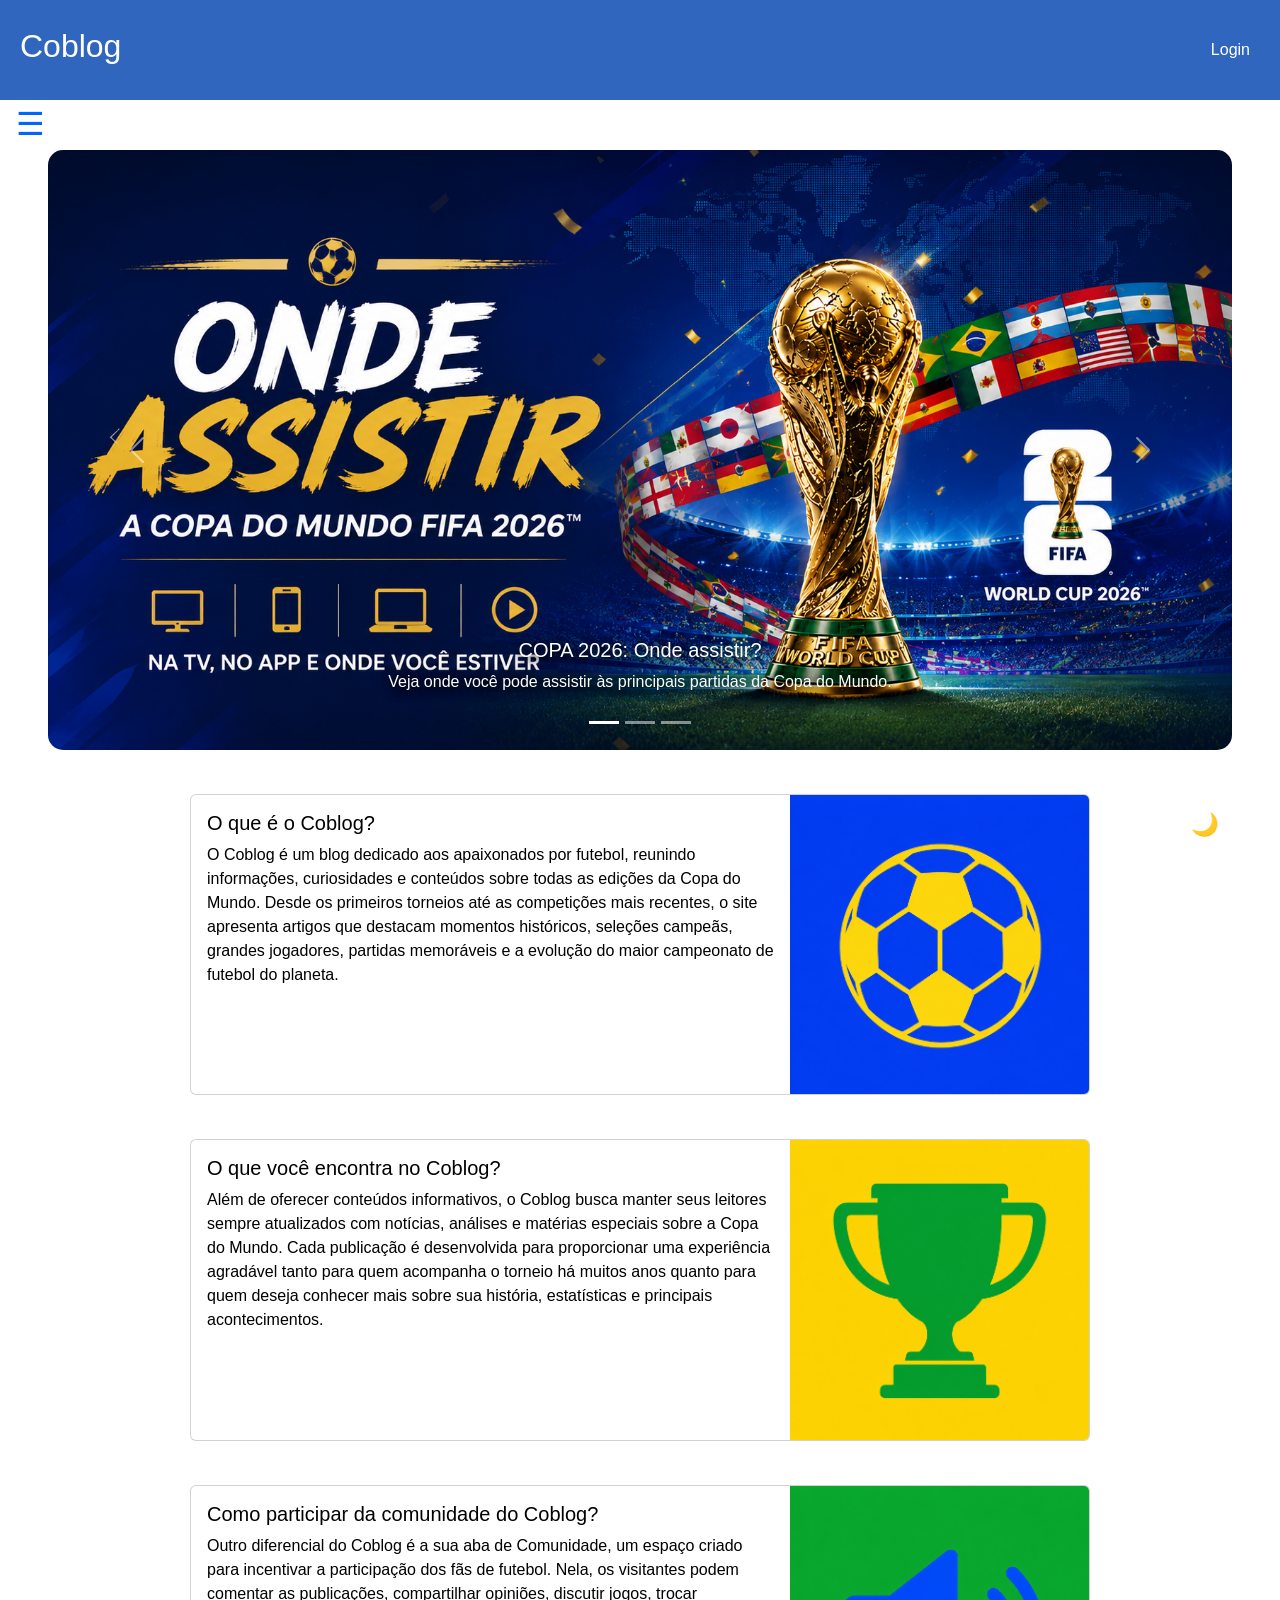
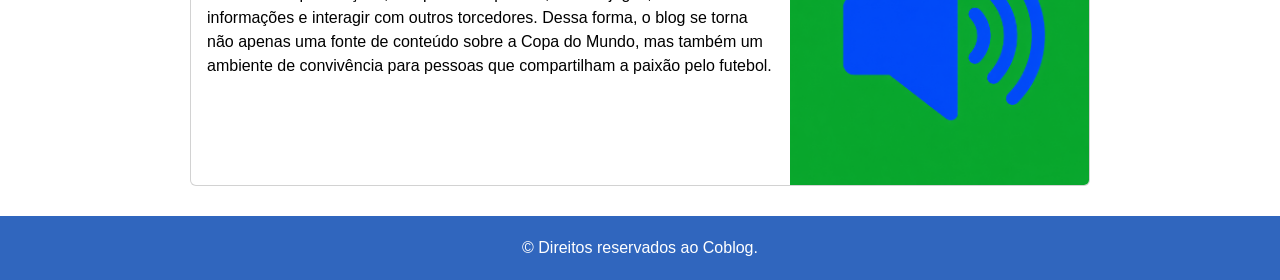
==== commit db05410e: "Implementação de Imagens + Correção do Tema" ====
--- a/index.html
+++ b/index.html
@@ -11,7 +11,6 @@
 </head>
 
 <body>
-
     <input type="checkbox" id="lua" hidden>
     <label for="lua" class="dark-mode-btn">🌙</label>
 
@@ -123,7 +122,7 @@
                         <p class="card-text">O Coblog é um blog dedicado aos apaixonados por futebol, reunindo informações, curiosidades e conteúdos sobre todas as edições da Copa do Mundo. Desde os primeiros torneios até as competições mais recentes, o site apresenta artigos que destacam momentos históricos, seleções campeãs, grandes jogadores, partidas memoráveis e a evolução do maior campeonato de futebol do planeta.</p>
                     </div>
                     <div class="col-12 col-md-4">
-                        <img src="imagens/copa 2026.jpg" class="img-fluid w-100"
+                        <img src="imagens/img1.png" class="img-fluid w-100"
                             style="object-fit: cover; min-height: 200px; height: 100%;">
                     </div>
                 </div>
@@ -135,7 +134,7 @@
                         <p class="card-text">Além de oferecer conteúdos informativos, o Coblog busca manter seus leitores sempre atualizados com notícias, análises e matérias especiais sobre a Copa do Mundo. Cada publicação é desenvolvida para proporcionar uma experiência agradável tanto para quem acompanha o torneio há muitos anos quanto para quem deseja conhecer mais sobre sua história, estatísticas e principais acontecimentos.</p>
                     </div>
                     <div class="col-12 col-md-4">
-                        <img src="imagens/copa 2026.jpg" class="img-fluid w-100"
+                        <img src="imagens/img2.png" class="img-fluid w-100"
                             style="object-fit: cover; min-height: 200px; height: 100%;">
                     </div>
                 </div>
@@ -147,7 +146,7 @@
                         <p class="card-text">Outro diferencial do Coblog é a sua aba de Comunidade, um espaço criado para incentivar a participação dos fãs de futebol. Nela, os visitantes podem comentar as publicações, compartilhar opiniões, discutir jogos, trocar informações e interagir com outros torcedores. Dessa forma, o blog se torna não apenas uma fonte de conteúdo sobre a Copa do Mundo, mas também um ambiente de convivência para pessoas que compartilham a paixão pelo futebol.</p>
                     </div>
                     <div class="col-12 col-md-4">
-                        <img src="imagens/copa 2026.jpg" class="img-fluid w-100"
+                        <img src="imagens/img3.png" class="img-fluid w-100"
                             style="object-fit: cover; min-height: 200px; height: 100%;">
                     </div>
                 </div>
--- a/css/style.css
+++ b/css/style.css
@@ -3,6 +3,7 @@
   --font-color: black;
   --bg-header: #3066BE;
   --bg-aside: #092653;
+  --bg-form: white;
 }
 
 body.dark-theme {
@@ -10,6 +11,7 @@
   --font-color: white;
   --bg-header: #231651;
   --bg-aside: #121438;
+  --bg-form: #121438;
 }
 
 body {
